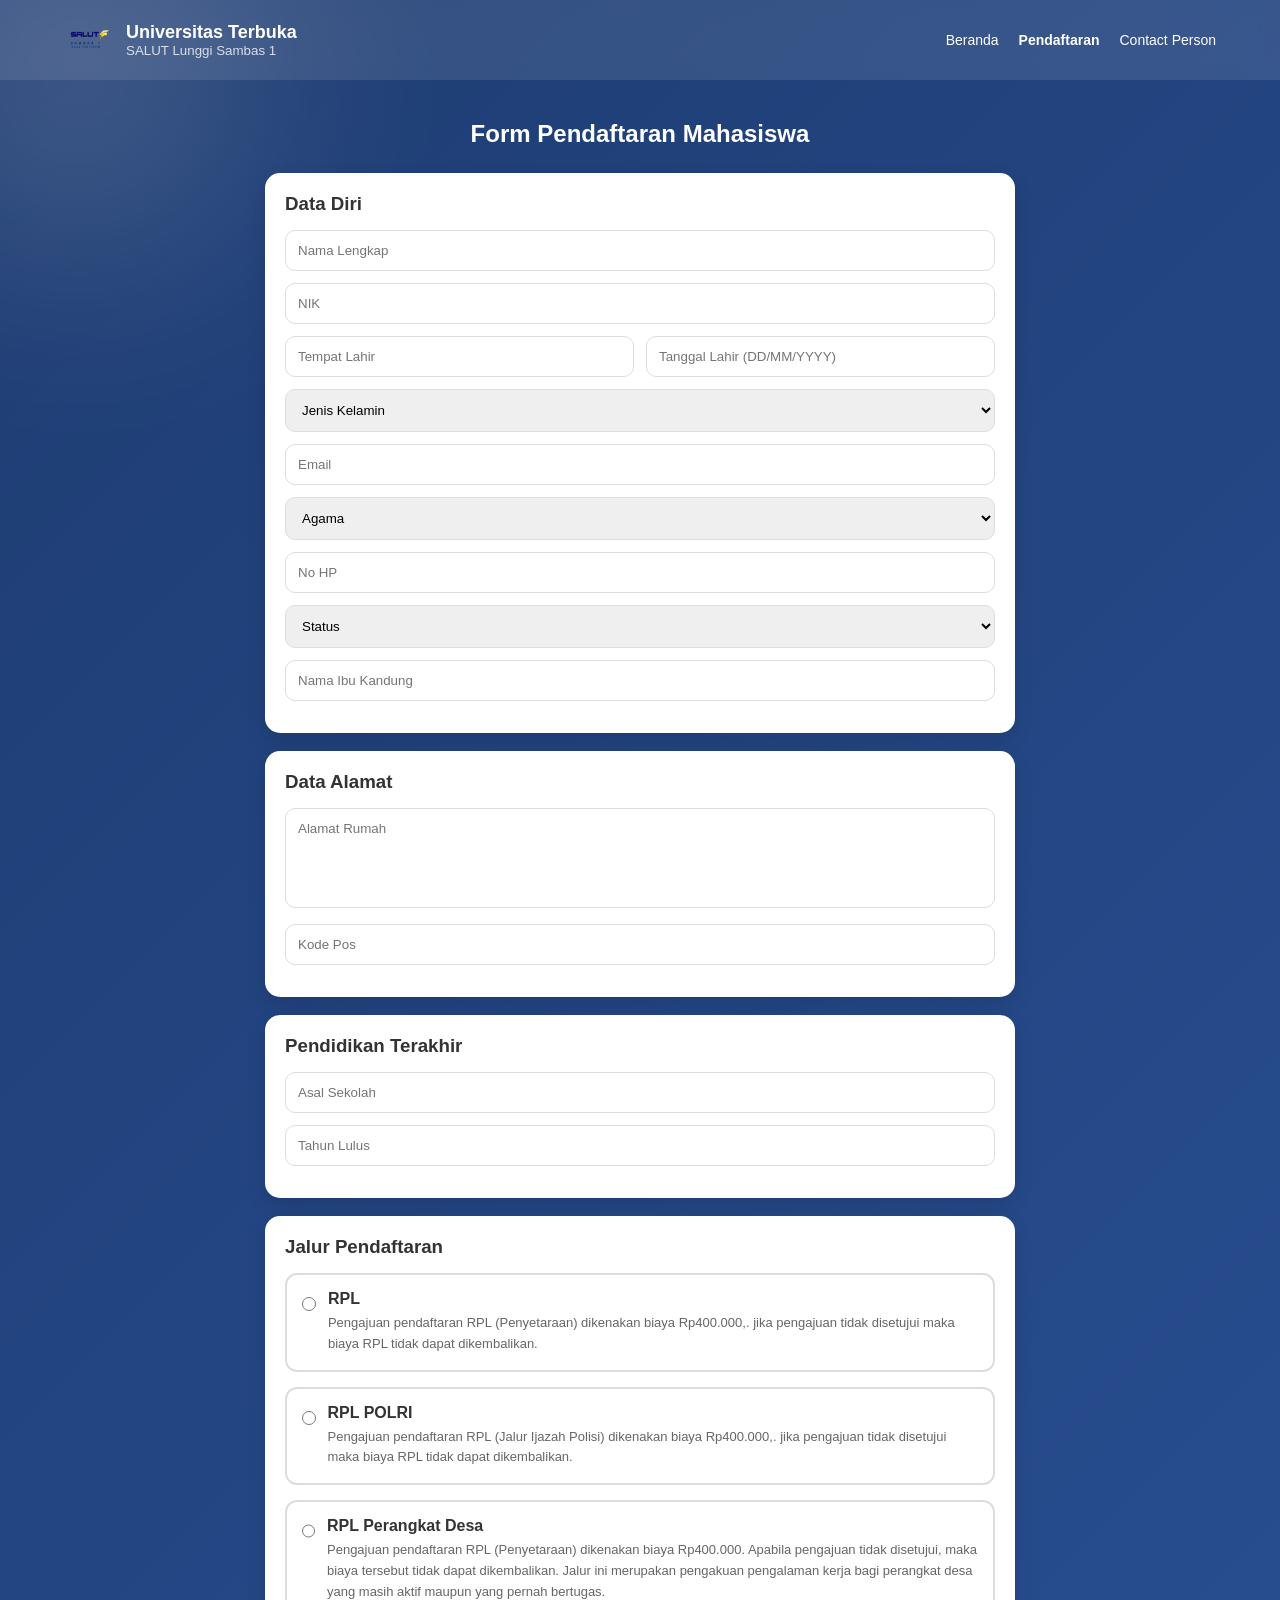
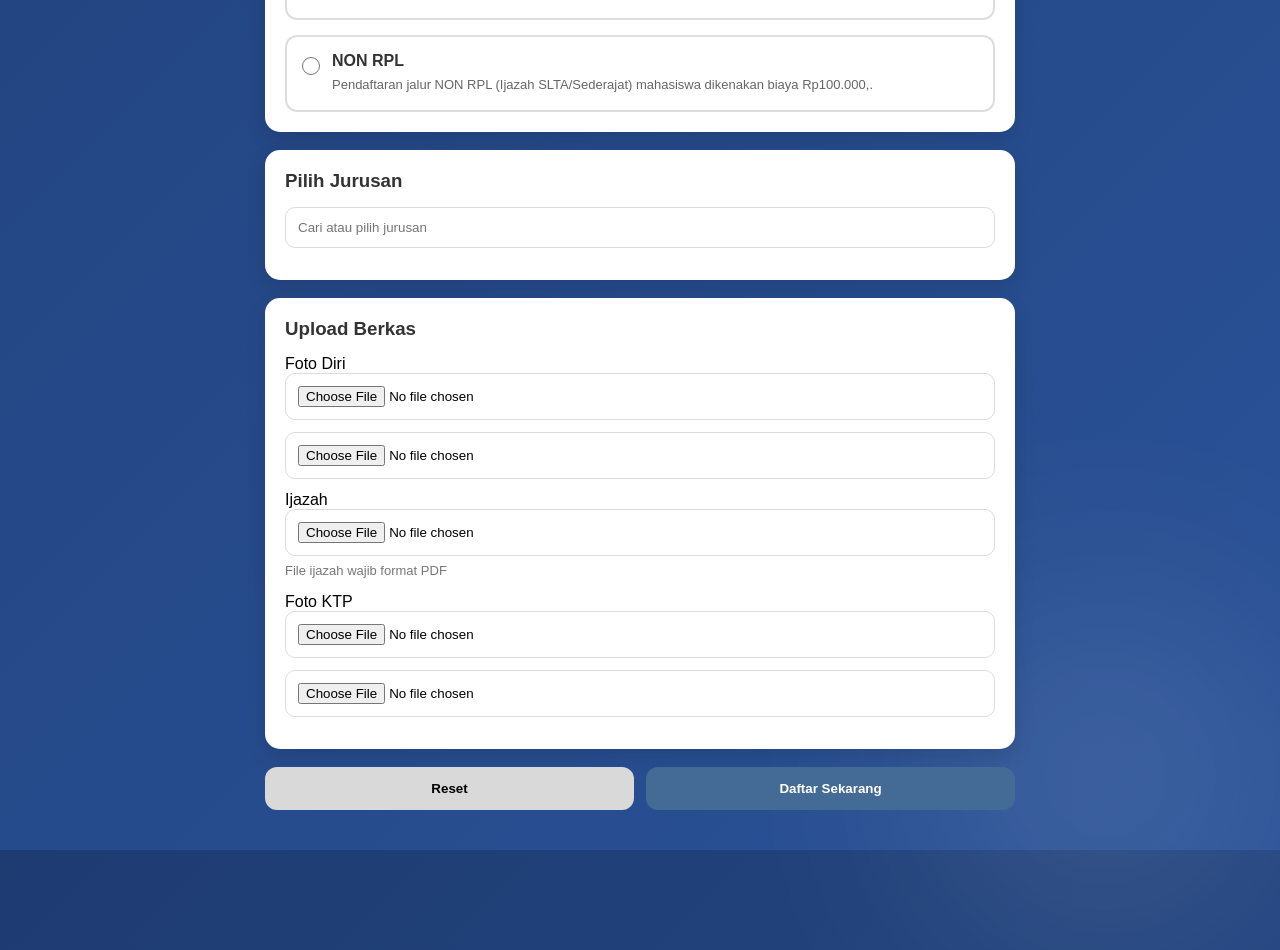
==== index2.html @ 1c2ec9a9 "Fix HTML encoding issues in index2.html" ====
<!DOCTYPE html>
<html lang="id">
<head>

<meta charset="UTF-8">

<meta name="viewport" content="width=device-width, initial-scale=1.0">

<meta name="theme-color" content="#1e3c72">

<title>PENDAFTARAN SALUT LUNGGI SAMBAS 1</title>

<link rel="stylesheet" href="daftar.css">

</head>
<body>

<!-- ================= HEADER ================= -->
<header class="header">

    <div class="nav-container">

        <!-- LOGO -->
        <div class="logo-box">

            <img 
            src="LOGO SALUT SAMBAS.png"
            alt="Logo Kampus">

            <div class="logo-text">

                <span class="utama">
                    Universitas Terbuka
                </span>

                <small>
                    SALUT Lunggi Sambas 1
                </small>

            </div>

        </div>

        <!-- NAVBAR -->
        <nav class="navbar">

            <a href="index.html">
                Beranda
            </a>

            <a href="#" class="active">
                Pendaftaran
            </a>

            <a 
            href="https://wa.me/6282353028096?text=Halo%20saya%20ingin%20bertanya%20tentang%20pendaftaran%20UT"
            target="_blank">

                Contact Person

            </a>

        </nav>

    </div>

</header>
<div class="wrapper">
<!-- ================= FORM ================= -->
<section class="form-section">

<div class="container">

<h1>
    Form Pendaftaran Mahasiswa
</h1>

<form id="formPendaftaran">

<!-- ================= DATA DIRI ================= -->
<div class="card">

<h3>Data Diri</h3>

<input 
type="text"
name="nama"
placeholder="Nama Lengkap"
autocomplete="name"
required>

<input 
type="text"
name="nik"
placeholder="NIK"
required>

<div class="row">

    <input 
    type="text"
    name="tempat"
    placeholder="Tempat Lahir">

    <input 
    type="text"
    name="tanggal"
    placeholder="Tanggal Lahir (DD/MM/YYYY)">

</div>

<select name="jk">

<option value="">
Jenis Kelamin
</option>

<option value="Laki-laki">
Laki-laki
</option>

<option value="Perempuan">
Perempuan
</option>

</select>

<input 
type="email"
name="email"
placeholder="Email"
autocomplete="email">

<select name="agama">

<option value="">
Agama
</option>

<option value="Islam">
Islam
</option>

<option value="Kristen">
Kristen
</option>

<option value="Katolik">
Katolik
</option>

<option value="Hindu">
Hindu
</option>

<option value="Buddha">
Buddha
</option>

<option value="Konghucu">
Konghucu
</option>

<option value="Lainnya">
Lainnya
</option>

</select>

<input 
type="tel"
name="hp"
placeholder="No HP"
autocomplete="tel">

<select name="status">

<option value="">
Status
</option>

<option value="Belum Menikah">
Belum Menikah
</option>

<option value="Menikah">
Menikah
</option>

</select>

<input 
type="text"
name="ibu"
placeholder="Nama Ibu Kandung">

</div>

<!-- ================= DATA ALAMAT ================= -->
<div class="card">

<h3>Data Alamat</h3>

<textarea 
name="alamat"
placeholder="Alamat Rumah"></textarea>

<input 
type="text"
name="kodepos"
placeholder="Kode Pos">

</div>

<!-- ================= PENDIDIKAN ================= -->
<div class="card">

<h3>Pendidikan Terakhir</h3>

<input 
type="text"
name="asalSekolah"
placeholder="Asal Sekolah">

<input 
type="number"
name="tahunLulus"
placeholder="Tahun Lulus"
min="1900"
max="2099">

</div>

<!-- ================= JALUR ================= -->
<div class="card">

<h3>Jalur Pendaftaran</h3>

<div class="radio-box">

<!-- RPL -->
<label class="radio-card">

<input 
type="radio"
name="jalur"
value="RPL">

<div>

<h4>RPL</h4>

<p>
Pengajuan pendaftaran RPL (Penyetaraan) dikenakan biaya Rp400.000,. jika pengajuan tidak disetujui maka biaya RPL tidak dapat dikembalikan.
</p>

</div>

</label>

<!-- RPL POLRI -->
<label class="radio-card">

<input 
type="radio"
name="jalur"
value="RPL POLRI">

<div>

<h4>RPL POLRI</h4>

<p>
Pengajuan pendaftaran RPL (Jalur Ijazah Polisi) dikenakan biaya Rp400.000,. jika pengajuan tidak disetujui maka biaya RPL tidak dapat dikembalikan.
</p>

</div>

</label>

<!-- RPL DESA -->
<label class="radio-card">

<input 
type="radio"
name="jalur"
value="RPL PERANGKAT DESA">

<div>

<h4>RPL Perangkat Desa</h4>

<p>
Pengajuan pendaftaran RPL (Penyetaraan) dikenakan biaya Rp400.000. 
    Apabila pengajuan tidak disetujui, maka biaya tersebut tidak dapat dikembalikan. 
    Jalur ini merupakan pengakuan pengalaman kerja bagi perangkat desa yang masih aktif maupun yang pernah bertugas.
</p>

</div>

</label>

<!-- NON RPL -->
<label class="radio-card">

<input 
type="radio"
name="jalur"
value="NON RPL">

<div>

<h4>NON RPL</h4>

<p>
Pendaftaran jalur NON RPL (Ijazah SLTA/Sederajat) mahasiswa dikenakan biaya Rp100.000,.
</p>

</div>

</label>

</div>

</div>

<!-- ================= JURUSAN ================= -->
<div class="card">

<h3>Pilih Jurusan</h3>

<input 
type="text"
name="jurusan"
list="listJurusan"
placeholder="Cari atau pilih jurusan">

<datalist id="listJurusan">

<option value="S1 - Ilmu Administrasi Negara">
<option value="S1 - Ilmu Administrasi Bisnis">
<option value="S1 - Ilmu Hukum">
<option value="S1 - Ilmu Pemerintahan">
<option value="S1 - Ilmu Komunikasi">
<option value="S1 - Ilmu Perpustakaan">
<option value="S1 - Sosiologi">
<option value="S1 - Sastra Inggris">
<option value="S1 - Perpajakan">
<option value="S1 - Statistika">
<option value="S1 - Matematika">
<option value="S1 - Biologi">
<option value="S1 - Teknologi Pangan">
<option value="S1 - Agribisnis">
<option value="S1 - Sistem Informasi">
<option value="S1 - Sains Data">
<option value="S1 - Perencanaan Wilayah dan Kota">
<option value="S1 - Manajemen">
<option value="S1 - Ekonomi Pembangunan">
<option value="S1 - Ekonomi Syariah">
<option value="S1 - Akuntansi">
<option value="S1 - Akuntansi Keuangan Publik">
<option value="S1 - Pariwisata">
<option value="S1 - Pendidikan Bahasa dan Sastra Indonesia">
<option value="S1 - Pendidikan Bahasa Inggris">
<option value="S1 - Pendidikan Biologi">
<option value="S1 - Pendidikan Fisika">
<option value="S1 - Pendidikan Kimia">
<option value="S1 - Pendidikan Matematika">
<option value="S1 - Pendidikan Ekonomi">
<option value="S1 - Pendidikan Pancasila dan Kewarganegaraan">
<option value="S1 - Teknologi Pendidikan">
<option value="S1 - Pendidikan Agama Islam">
<option value="S1 - Pendidikan Guru Sekolah Dasar (PGSD)">
<option value="S1 - Pendidikan Guru Pendidikan Anak Usia Dini (PGPAUD)">
<option value="D4 - Kearsipan">
<option value="D3 - Perpajakan">

</datalist>

</div>

<!-- ================= UPLOAD ================= -->
<div class="card">

<h3>Upload Berkas</h3>

<label>Foto Diri</label>

<input 
type="file"
id="foto_diri"
accept="image/*">

<input 
type="file"
id="foto_diri"
accept="image/*"
required>

<label>Ijazah</label>

<input 
type="file"
id="ijazah"
accept=".pdf,application/pdf"
required>

<p class="info-file">
File ijazah wajib format PDF
</p>

<label>Foto KTP</label>

<input 
type="file"
id="ktp"
accept="image/*">

<input 
type="file"
id="ktp"
accept="image/*"
required>

</div>

<!-- ================= BUTTON ================= -->
<div class="btn-group">

<button 
type="reset"
class="btn reset">

Reset

</button>

<button 
type="submit"
class="btn submit">

Daftar Sekarang

</button>

</div>

</form>

</div>
</section>

<script src="daftar.js"></script>
</div>
</body>
</html>
---- daftar.css ----
*{
    margin:0;
    padding:0;
    box-sizing:border-box;
    font-family:sans-serif;
}

.wrapper {
    overflow-x: hidden;
    width: 100%;
}

body {
    background: linear-gradient(135deg,#1e3c72,#2a5298);
    overflow-x: hidden;
    min-height: 100vh;
    position: relative;
}

body{
    -webkit-animation:fadeIn 0.5s ease;
    animation:fadeIn 0.5s ease;
}

@-webkit-keyframes fadeIn{
    from{ opacity:0; -webkit-transform:translateY(10px); }
    to{ opacity:1; -webkit-transform:translateY(0); }
}

@keyframes fadeIn{
    from{ opacity:0; transform:translateY(10px); }
    to{ opacity:1; transform:translateY(0); }
}

body::before,
body::after {
    content: "";
    position: absolute;
    width: 350px;
    height: 350px;
    border-radius: 50%;
    filter: blur(120px);
    z-index: 0;
}

body::before {
    background: rgba(255,255,255,0.18);
    top: -100px;
    left: -100px;
}

body::after {
    background: rgba(255,255,255,0.12);
    bottom: -100px;
    right: 0;
}
/* ================= HEADER ================= */
.header{
    position: sticky; /* ← ganti dari sticky */
    top: 0;
    width: 100%;
    z-index:999;

    background:rgba(255,255,255,0.1);
    backdrop-filter: blur(8px); 

    padding:15px 5%;
        -webkit-transition:all 0.3s ease;
    transition:all 0.3s ease;
}

/* ================= NAV ================= */
.nav-container{
    display:flex;
    justify-content:space-between;
    align-items:center;
    gap:20px;
}

/* ================= LOGO ================= */
.logo-box{
    display:flex;
    align-items:center;
    gap:12px;
}

.logo-box img{
    width:50px;
    height:50px;
    object-fit:contain;
}

.logo-text{
    display:flex;
    flex-direction:column;
}

.logo-text .utama{
    font-size:18px;
    font-weight:bold;
    color:white;
}

.logo-text small{
    color:rgba(255,255,255,0.8);
}

.logo-main,
.logo-sub,
.navbar a{
    -webkit-transition:all 0.3s ease;
    transition:all 0.3s ease;
}

/* ================= NAVBAR ================= */
.navbar{
    display:flex;
    gap:20px;
    flex-wrap:wrap;
}

.navbar a{
    color:white;
    text-decoration:none;
    font-size:14px;
}

.navbar a:hover{
    opacity:0.8;
}

.navbar a.active{
    font-weight:bold;
}

/* ================= FORM ================= */
.form-section{
    position:relative;
    z-index:2;

    padding:40px 20px;

    display:flex;
    justify-content:center;
}

.container{
    width:100%;
    max-width:750px;
}

h1{
    text-align:center;
    color:white;
    margin-bottom:25px;
}

/* ================= CARD ================= */
.card{
    background:white;
    padding:20px;
    border-radius:15px;
    margin-bottom:18px;

    box-shadow:0 8px 20px rgba(0,0,0,0.12);
}

.card h3{
    margin-bottom:15px;
    color:#333;
}

/* ================= INPUT ================= */
input,
select,
textarea{
    width:100%;
    padding:12px;
    border:1px solid #ddd;
    border-radius:10px;
    margin-bottom:12px;
    outline:none;
}

textarea{
    resize:none;
    min-height:100px;
}

input:focus,
select:focus,
textarea:focus{
    border-color:#436b95;
}

/* ================= ROW ================= */
.row{
    display:flex;
    gap:12px;
}

/* ================= RADIO ================= */
.radio-box{
    display:flex;
    flex-direction:column;
    gap:15px;
}

.radio-card{
    display:flex;
    align-items:flex-start;
    gap:12px;

    padding:15px;
    border-radius:12px;
    border:2px solid #ddd;

    cursor:pointer;
    transition:0.3s;
}

.radio-card:hover{
    border-color:#436b95;
    background:#f4f8fc;
}

.radio-card input[type="radio"]{
    margin-top:5px;
    width:18px;
    height:18px;
}

.radio-card h4{
    color:#333;
    margin-bottom:5px;
}

.radio-card p{
    font-size:13px;
    line-height:1.6;
    color:#666;
}

/* ================= BUTTON ================= */
.btn-group{
    display:flex;
    gap:12px;
}

.btn{
    flex:1;
    padding:14px;
    border:none;
    border-radius:12px;
    cursor:pointer;
    font-weight:bold;
    transition:0.3s;
}

.submit{
    background:#436b95;
    color:white;
}

.submit:hover{
    opacity:0.9;
}

.reset{
    background:#d9d9d9;
}

/* ================= PREVIEW ================= */
.preview{
    width:100%;
    max-height:220px;
    object-fit:cover;
    border-radius:12px;
    margin-top:10px;
    display:none;
}

.info-file{
    font-size:13px;
    color:#777;
    margin-top:-5px;
    margin-bottom:15px;
}

/* ================= TABLET ================= */
@media (max-width:768px){

    .row{
        flex-direction:column;
    }

    .btn-group{
        flex-direction:column;
    }

}

/* ================= MOBILE ================= */
@media (max-width:600px){

    .header{
        padding:15px;
    }

    .nav-container{
        flex-direction:column;
        align-items:center;
    }

    .navbar{
        justify-content:center;
        gap:14px;
    }

    .logo-box{
        flex-direction:row;      /* ← pastikan row bukan column */
        text-align:left;         /* ← pastikan left bukan center */
        justify-content:center;
        align-items:center;
    }

    .logo-text .utama{
        font-size:16px;
    }

    .logo-text small{
        font-size:12px;
    }

    .form-section{
        padding:25px 15px;
    }

    .card{
        padding:18px;
    }

    h1{
        font-size:24px;
    }

    .radio-card{
        flex-direction:column;
    }

    .radio-card input[type="radio"]{
        margin-top:0;
    }

}
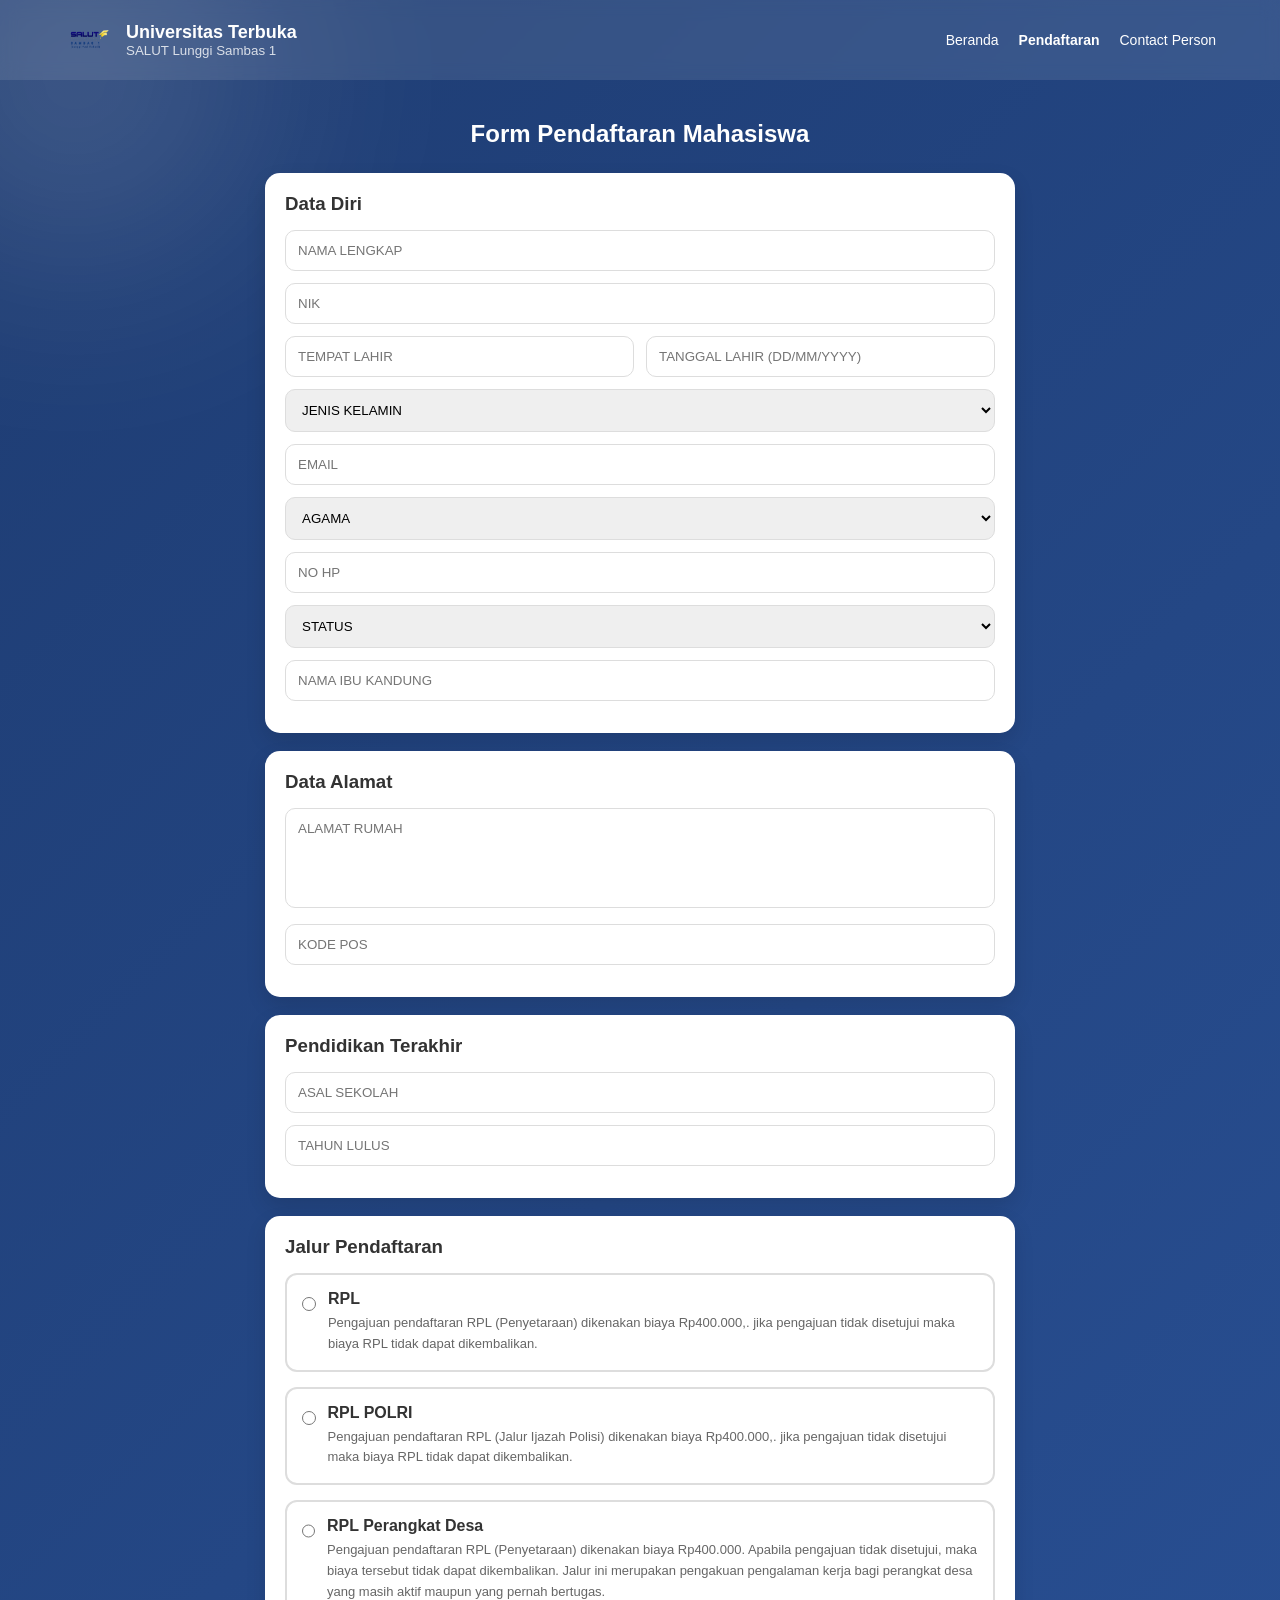
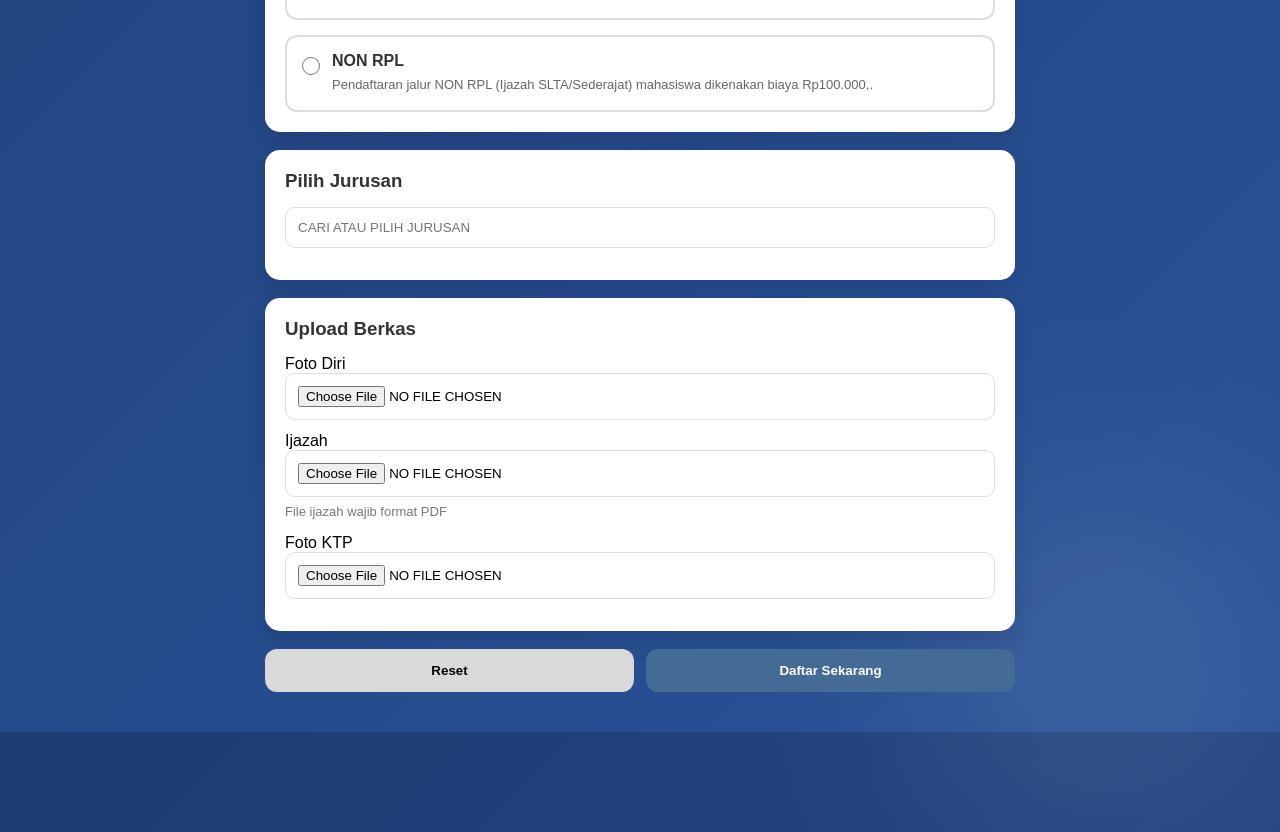
==== commit 4b168b8c: "Update index2.html" ====
--- a/index2.html
+++ b/index2.html
@@ -389,11 +389,6 @@
 <input 
 type="file"
 id="foto_diri"
-accept="image/*">
-
-<input 
-type="file"
-id="foto_diri"
 accept="image/*"
 required>
 
@@ -414,11 +409,6 @@
 <input 
 type="file"
 id="ktp"
-accept="image/*">
-
-<input 
-type="file"
-id="ktp"
 accept="image/*"
 required>
 
--- a/daftar.css
+++ b/daftar.css
@@ -180,6 +180,7 @@
     border-radius:10px;
     margin-bottom:12px;
     outline:none;
+    text-transform: uppercase;
 }
 
 textarea{
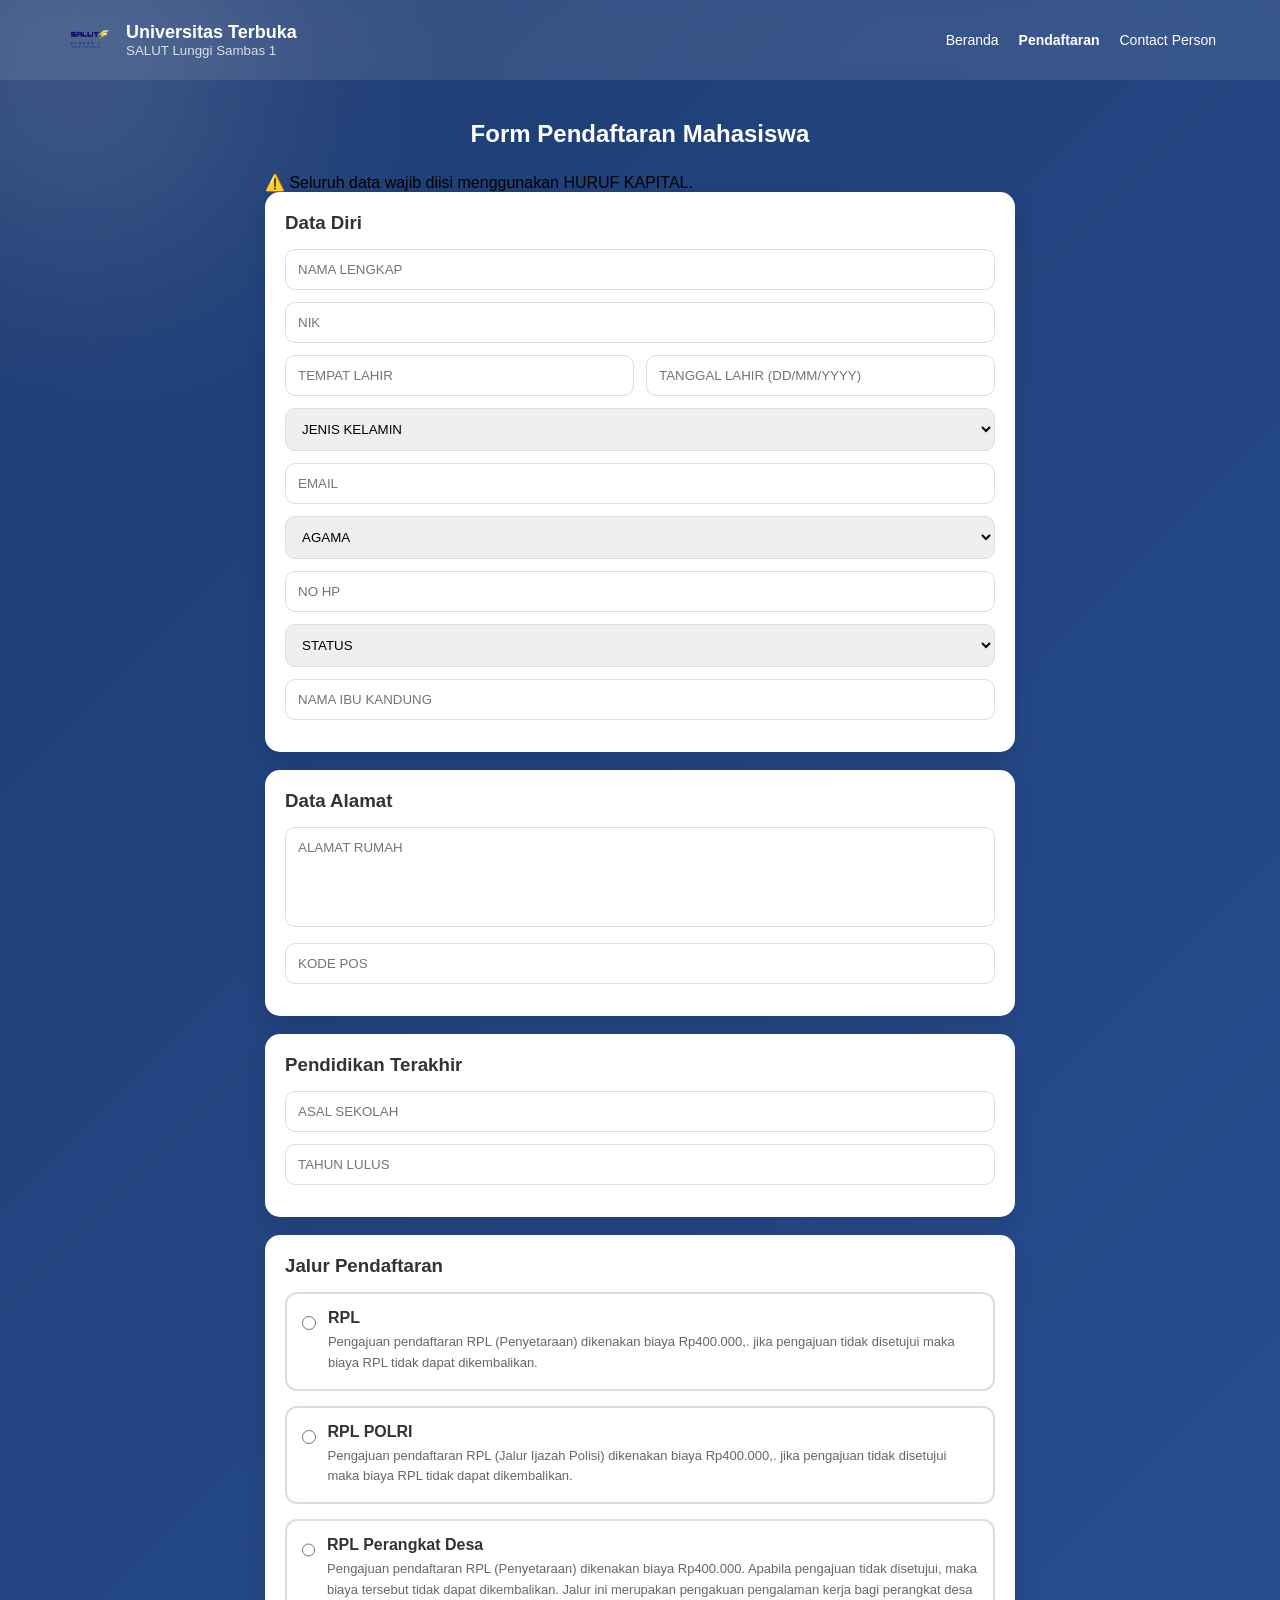
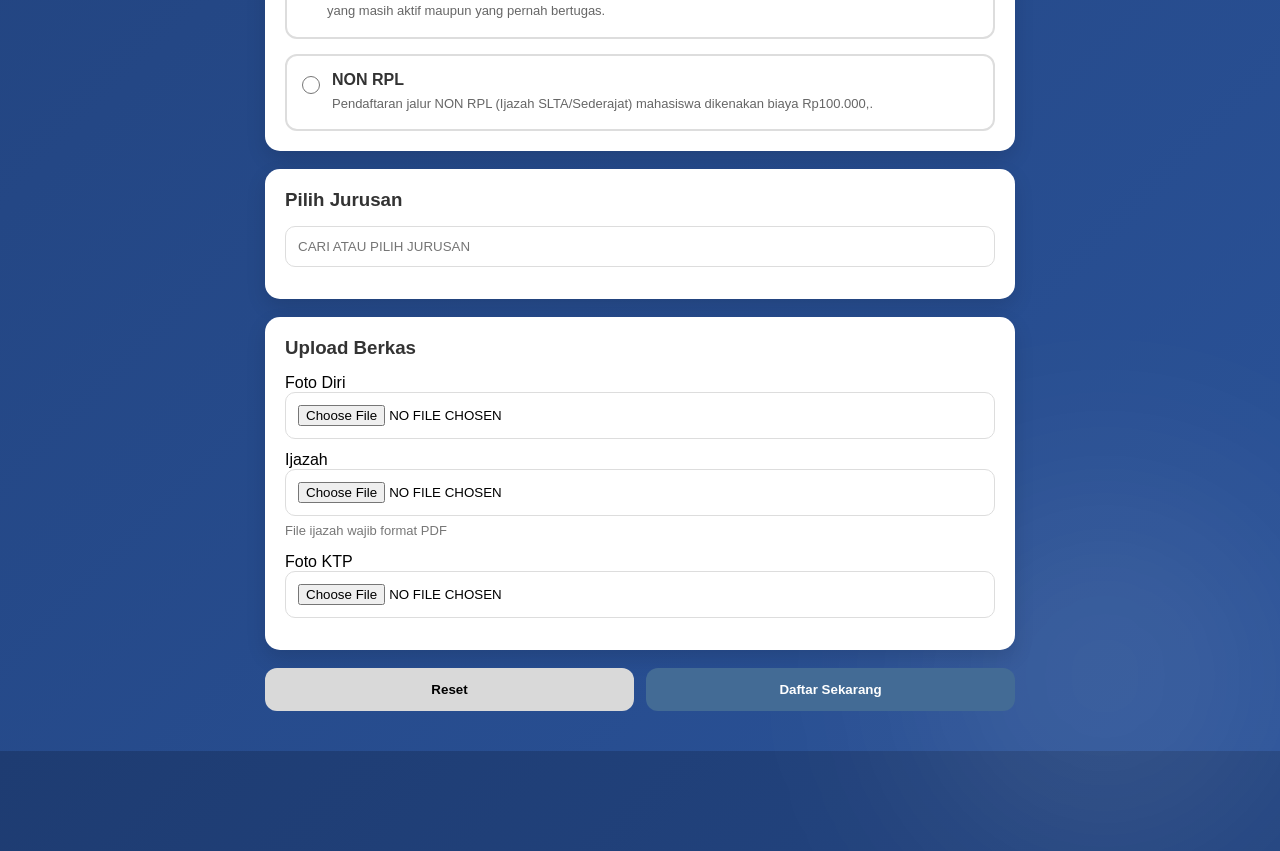
==== commit f43c9815: "Update index2.html" ====
--- a/index2.html
+++ b/index2.html
@@ -75,6 +75,10 @@
     Form Pendaftaran Mahasiswa
 </h1>
 
+    <p class="note">
+⚠️ Seluruh data wajib diisi menggunakan HURUF KAPITAL.
+</p>
+    
 <form id="formPendaftaran">
 
 <!-- ================= DATA DIRI ================= -->
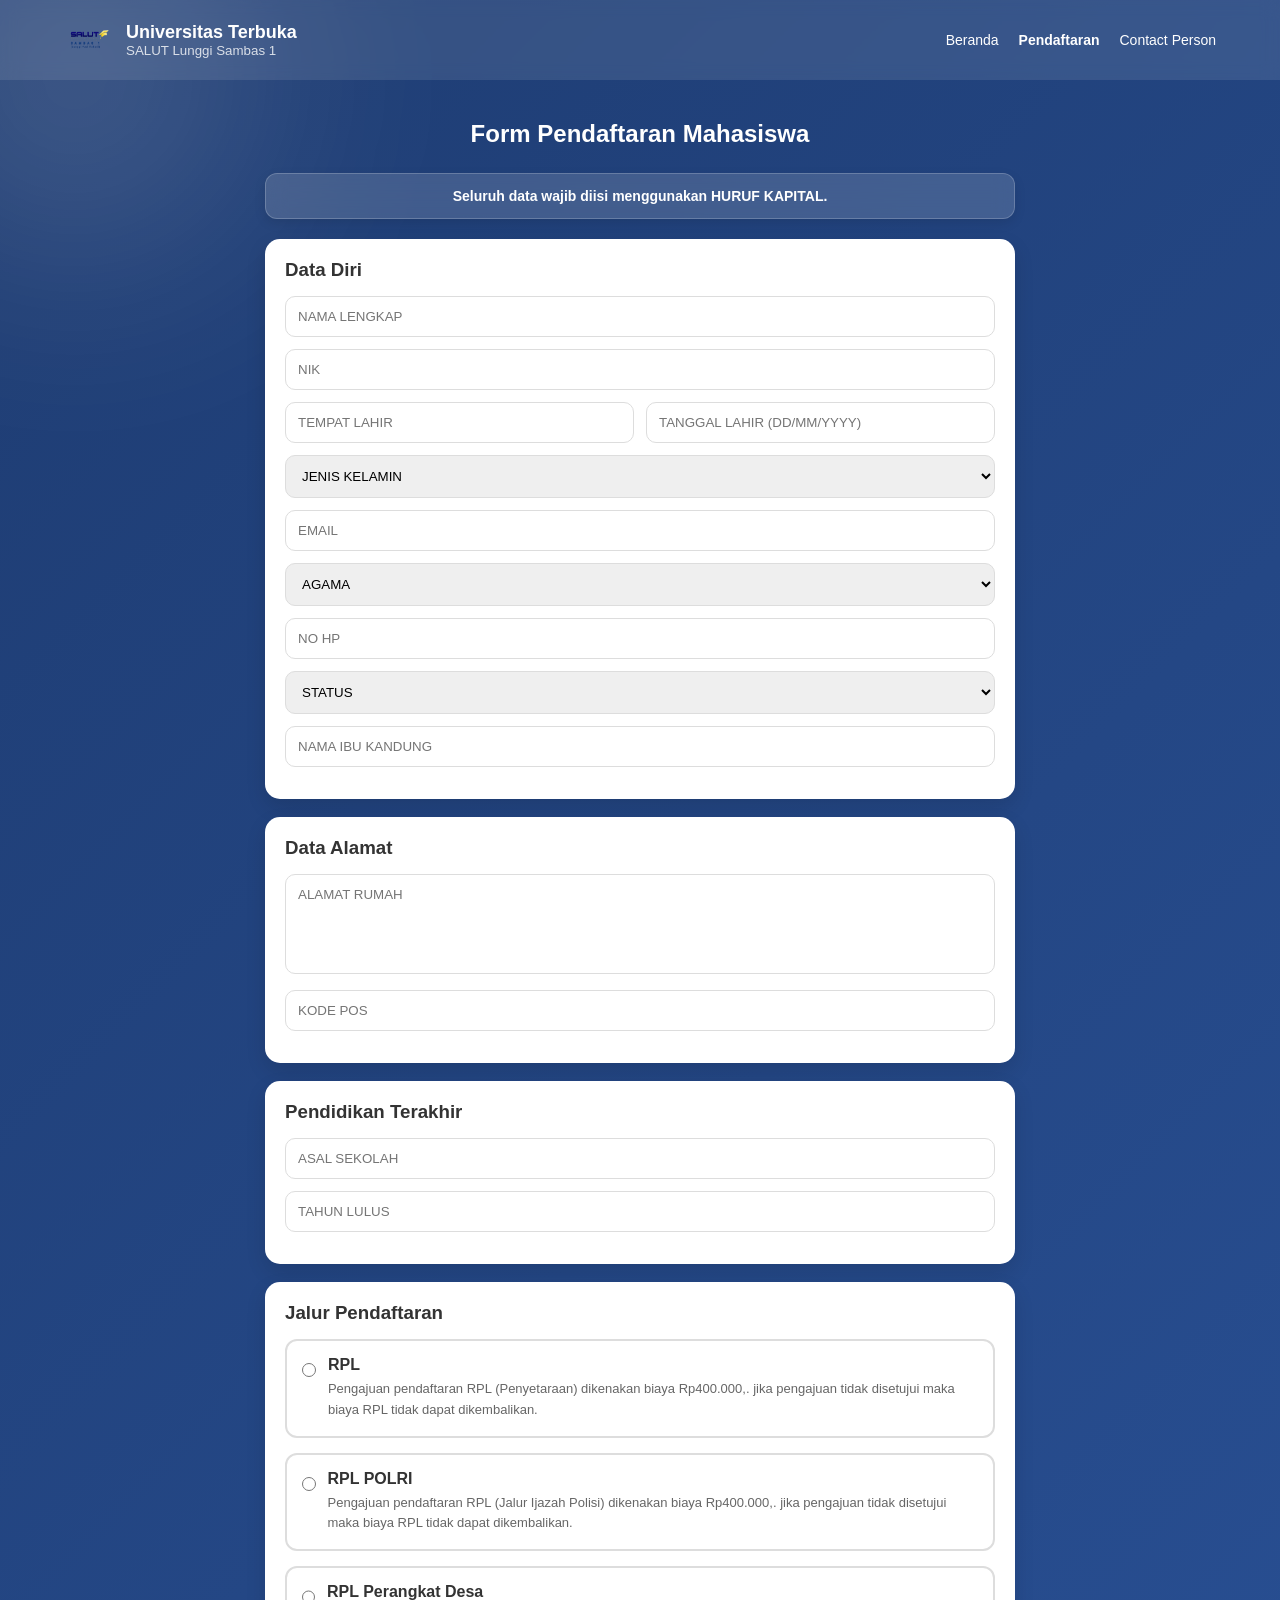
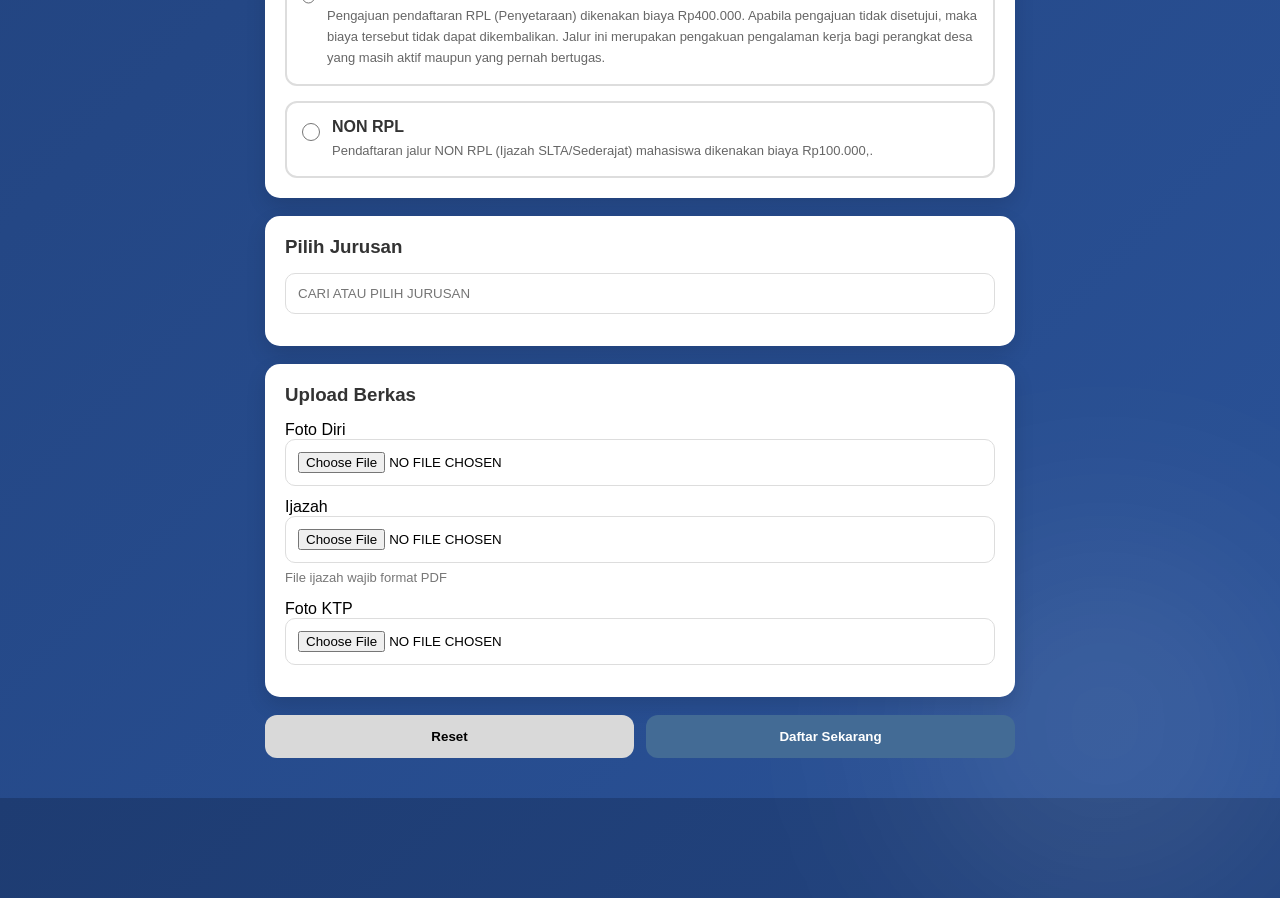
==== commit 52ee62fc: "Update index2.html" ====
--- a/index2.html
+++ b/index2.html
@@ -75,8 +75,8 @@
     Form Pendaftaran Mahasiswa
 </h1>
 
-    <p class="note">
-⚠️ Seluruh data wajib diisi menggunakan HURUF KAPITAL.
+<p class="note">
+Seluruh data wajib diisi menggunakan HURUF KAPITAL.
 </p>
     
 <form id="formPendaftaran">
--- a/daftar.css
+++ b/daftar.css
@@ -288,6 +288,22 @@
     margin-bottom:15px;
 }
 
+
+.note{
+    width: 100%;
+    background: rgba(255,255,255,0.15);
+    backdrop-filter: blur(10px);
+    color: white;
+    padding: 14px 18px;
+    border-radius: 12px;
+    margin-bottom: 20px;
+    text-align: center;
+    font-size: 14px;
+    font-weight: 600;
+    border: 1px solid rgba(255,255,255,0.2);
+    box-shadow: 0 4px 12px rgba(0,0,0,0.1);
+}
+
 /* ================= TABLET ================= */
 @media (max-width:768px){
 
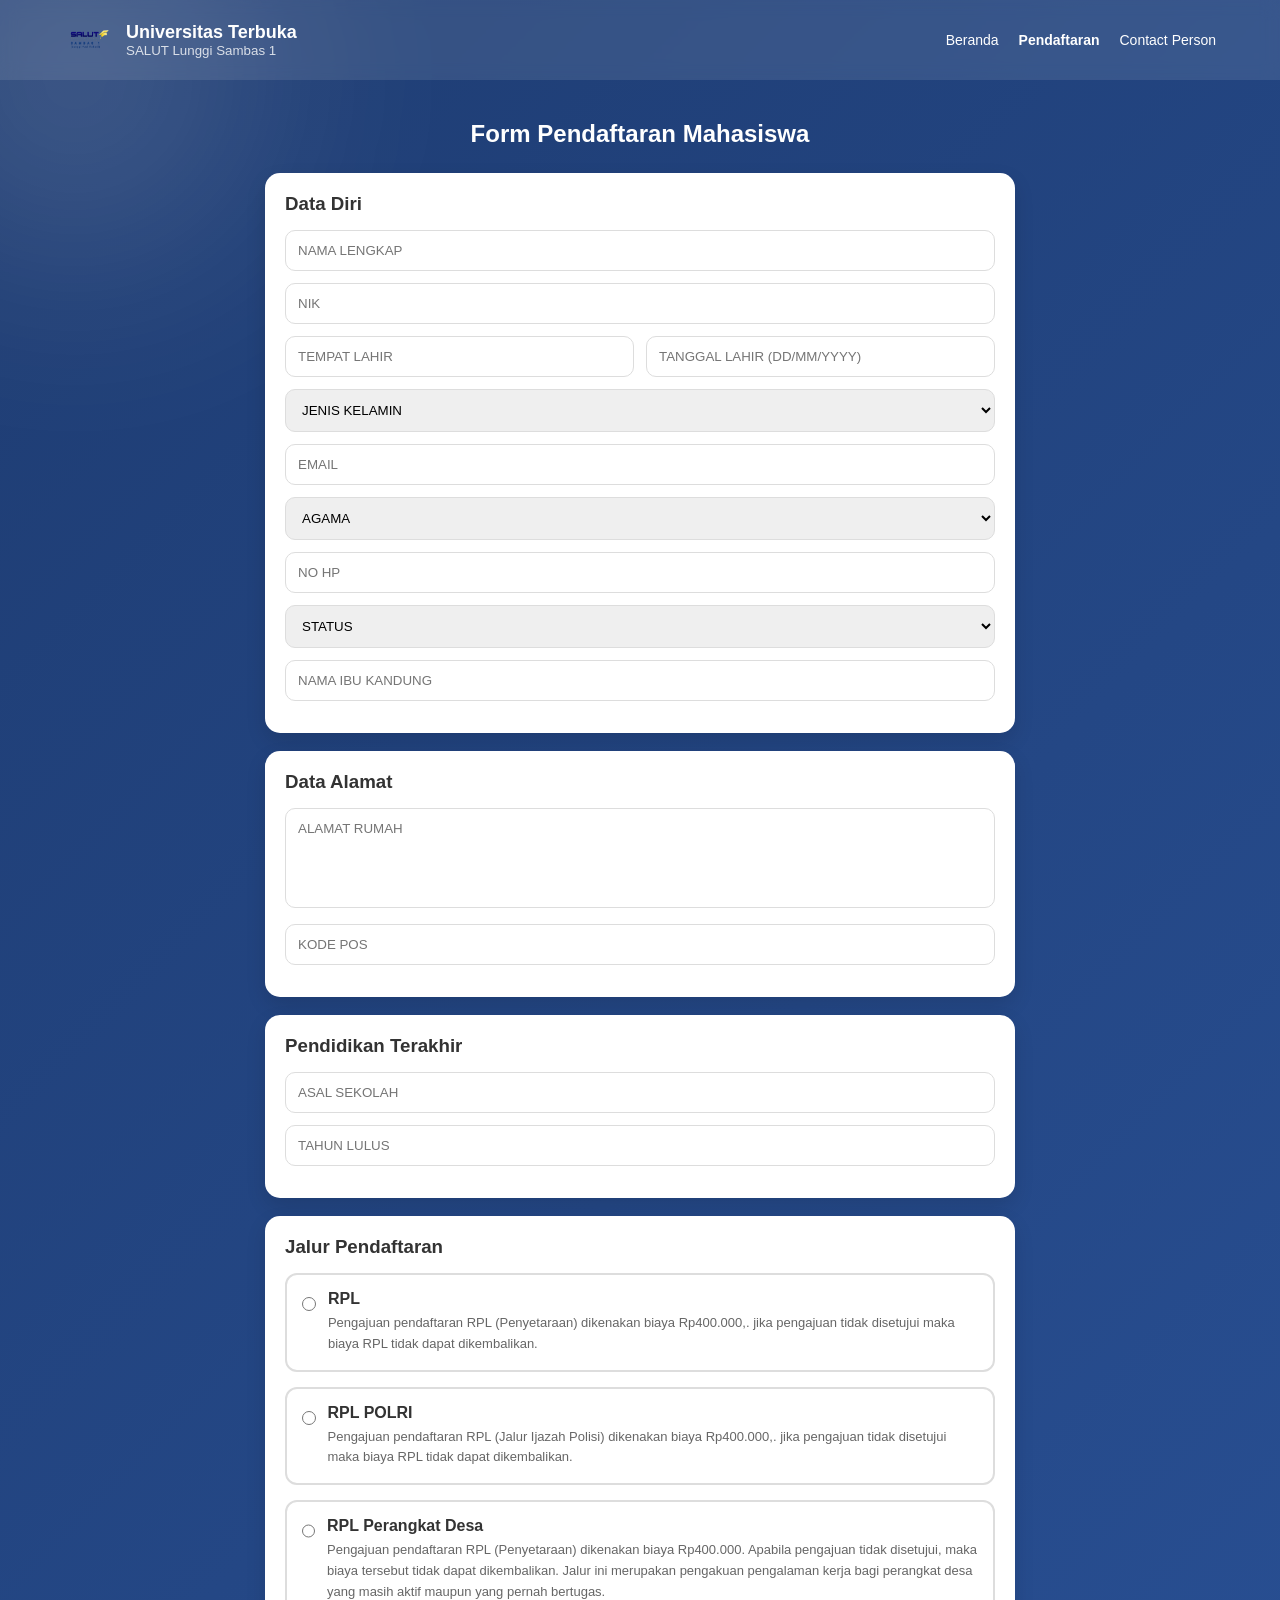
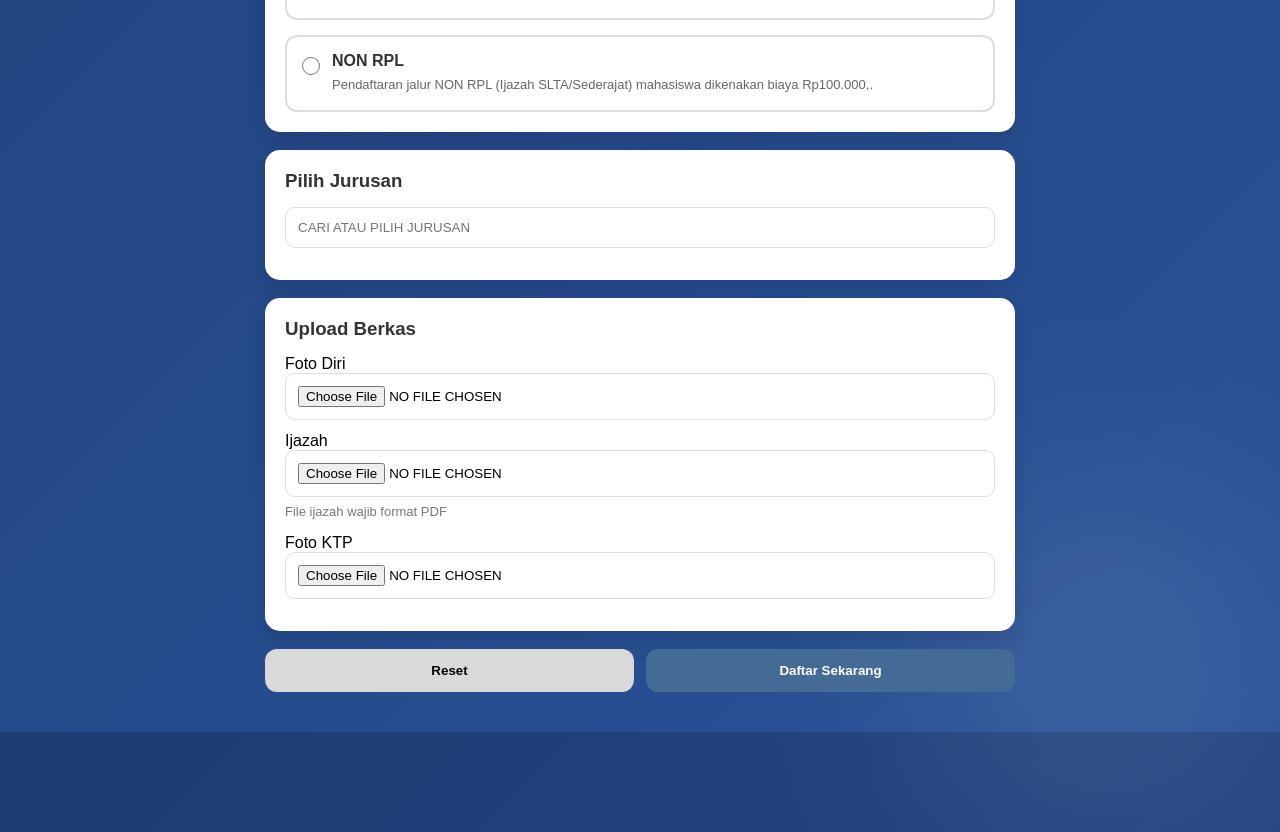
==== commit 9bc3fb25: "Update index2.html" ====
--- a/index2.html
+++ b/index2.html
@@ -75,9 +75,6 @@
     Form Pendaftaran Mahasiswa
 </h1>
 
-<p class="note">
-Seluruh data wajib diisi menggunakan HURUF KAPITAL.
-</p>
     
 <form id="formPendaftaran">
 
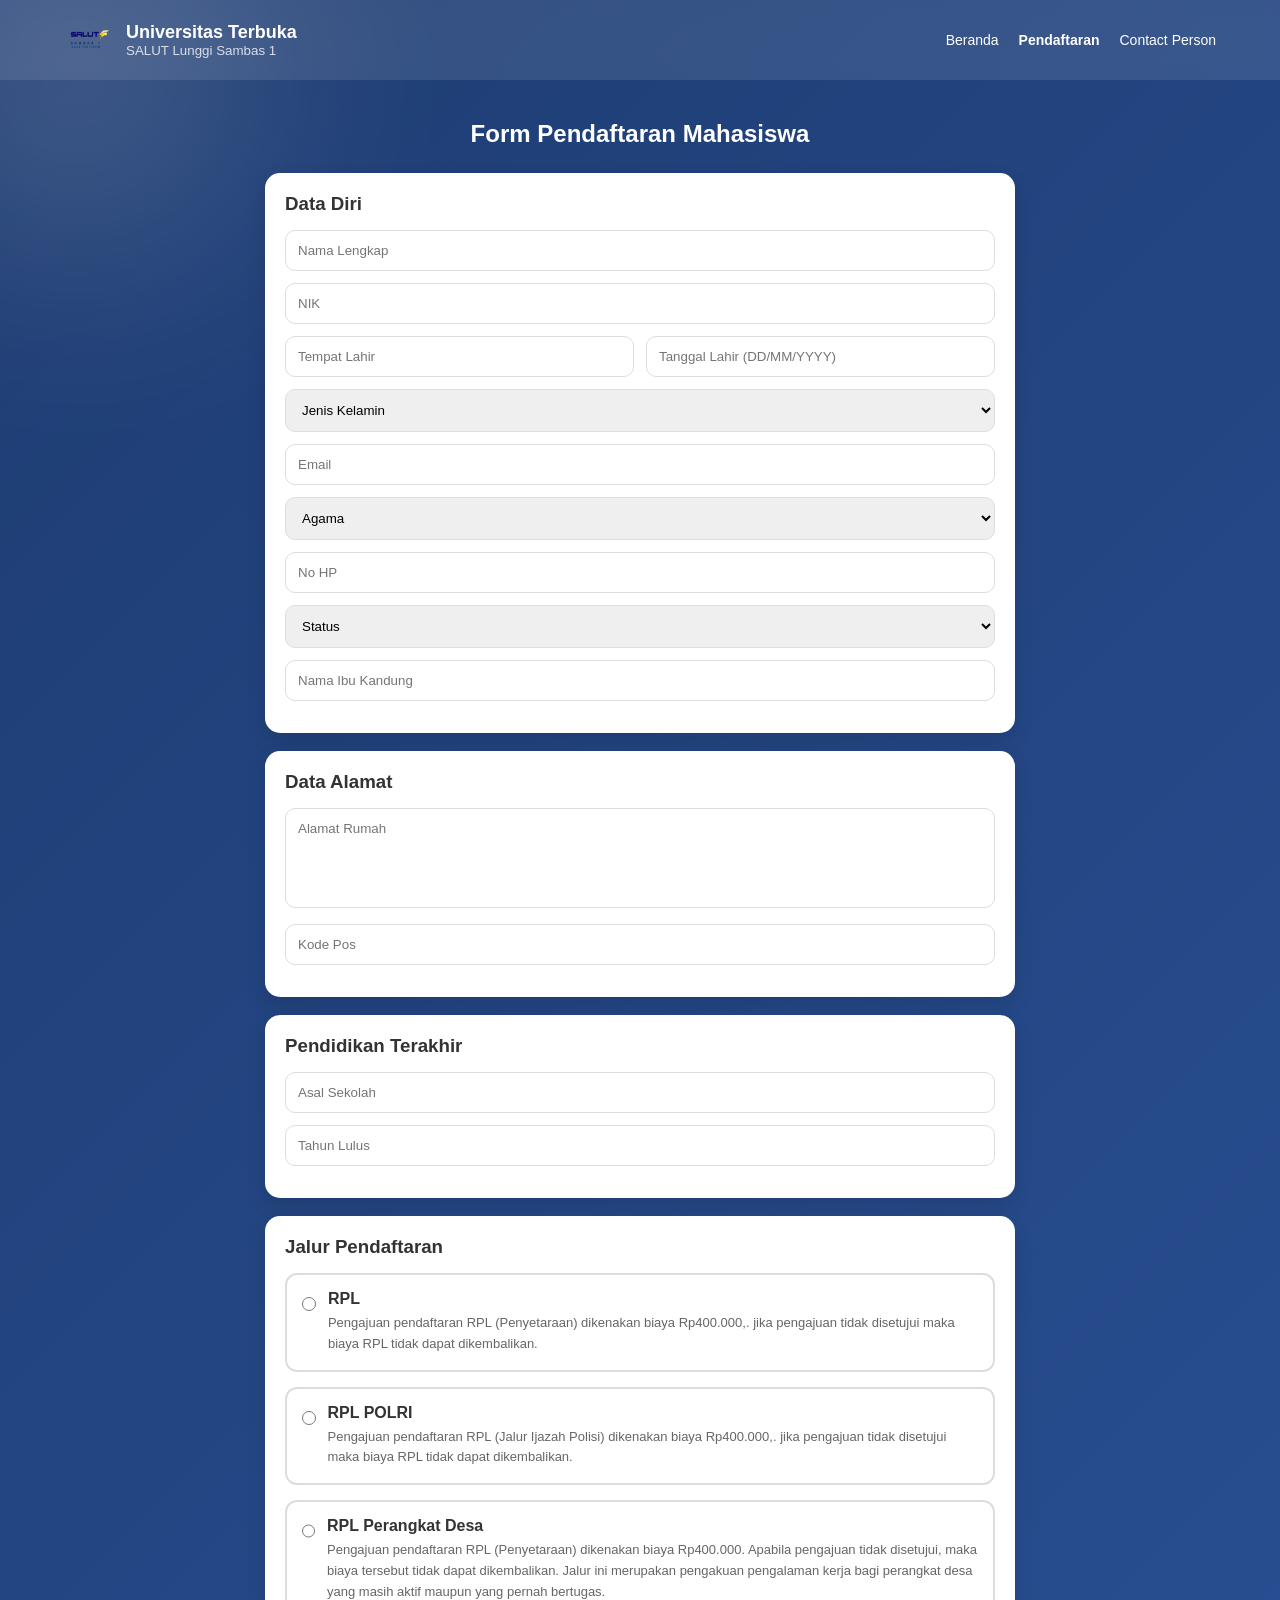
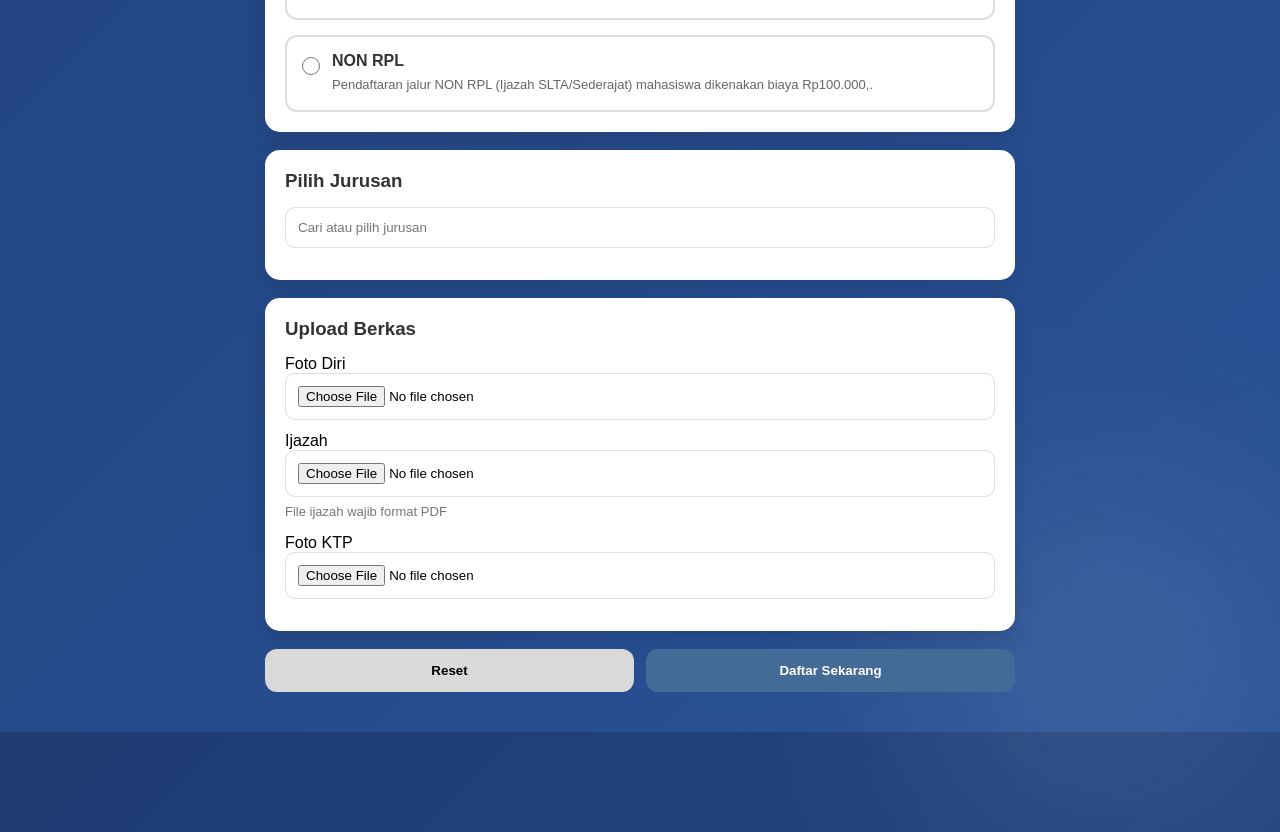
==== commit d0a75717: "Update index2.html" ====
--- a/index2.html
+++ b/index2.html
@@ -101,12 +101,12 @@
     <input 
     type="text"
     name="tempat"
-    placeholder="Tempat Lahir">
+    placeholder="Tempat Lahir" required>
 
     <input 
     type="text"
     name="tanggal"
-    placeholder="Tanggal Lahir (DD/MM/YYYY)">
+    placeholder="Tanggal Lahir (DD/MM/YYYY)" required>
 
 </div>
 
@@ -116,15 +116,15 @@
 Jenis Kelamin
 </option>
 
-<option value="Laki-laki">
-Laki-laki
-</option>
-
-<option value="Perempuan">
-Perempuan
-</option>
-
-</select>
+<option value="LAKI-LAKI">
+LAKI-LAKI
+</option>
+
+<option value="PEREMPUAN">
+PEREMPUAN
+</option>
+
+</select required>
 
 <input 
 type="email"
@@ -138,35 +138,35 @@
 Agama
 </option>
 
-<option value="Islam">
-Islam
-</option>
-
-<option value="Kristen">
-Kristen
-</option>
-
-<option value="Katolik">
-Katolik
+<option value="ISLAM">
+ISLAM
+</option>
+
+<option value="KRISTEN">
+KRISTEN
+</option>
+
+<option value="KATOLIK">
+KATOLIK
 </option>
 
 <option value="Hindu">
 Hindu
 </option>
 
-<option value="Buddha">
-Buddha
-</option>
-
-<option value="Konghucu">
-Konghucu
-</option>
-
-<option value="Lainnya">
-Lainnya
-</option>
-
-</select>
+<option value="BUDDHA">
+BUDDHA
+</option>
+
+<option value="KONGHUCU">
+KONGHUCU
+</option>
+
+<option value="LAINNYA">
+LAINNYA
+</option>
+
+</select required>
 
 <input 
 type="tel"
@@ -180,20 +180,20 @@
 Status
 </option>
 
-<option value="Belum Menikah">
-Belum Menikah
-</option>
-
-<option value="Menikah">
-Menikah
-</option>
-
-</select>
+<option value="BELUM MENIKAH">
+BELUM MENIKAH
+</option>
+
+<option value="MENIKAH">
+MENIKAH
+</option>
+
+</select required>
 
 <input 
 type="text"
 name="ibu"
-placeholder="Nama Ibu Kandung">
+placeholder="Nama Ibu Kandung" required>
 
 </div>
 
@@ -204,12 +204,12 @@
 
 <textarea 
 name="alamat"
-placeholder="Alamat Rumah"></textarea>
+placeholder="Alamat Rumah" required></textarea>
 
 <input 
 type="text"
 name="kodepos"
-placeholder="Kode Pos">
+placeholder="Kode Pos" required>
 
 </div>
 
@@ -221,14 +221,14 @@
 <input 
 type="text"
 name="asalSekolah"
-placeholder="Asal Sekolah">
+placeholder="Asal Sekolah" required>
 
 <input 
 type="number"
 name="tahunLulus"
 placeholder="Tahun Lulus"
 min="1900"
-max="2099">
+max="2099" required>
 
 </div>
 
@@ -237,7 +237,7 @@
 
 <h3>Jalur Pendaftaran</h3>
 
-<div class="radio-box">
+<div class="radio-box" required>
 
 <!-- RPL -->
 <label class="radio-card">
@@ -321,7 +321,7 @@
 
 </label>
 
-</div>
+</div >
 
 </div>
 
@@ -334,7 +334,7 @@
 type="text"
 name="jurusan"
 list="listJurusan"
-placeholder="Cari atau pilih jurusan">
+placeholder="Cari atau pilih jurusan" required>
 
 <datalist id="listJurusan">
 
--- a/daftar.css
+++ b/daftar.css
@@ -180,7 +180,6 @@
     border-radius:10px;
     margin-bottom:12px;
     outline:none;
-    text-transform: uppercase;
 }
 
 textarea{
@@ -289,20 +288,6 @@
 }
 
 
-.note{
-    width: 100%;
-    background: rgba(255,255,255,0.15);
-    backdrop-filter: blur(10px);
-    color: white;
-    padding: 14px 18px;
-    border-radius: 12px;
-    margin-bottom: 20px;
-    text-align: center;
-    font-size: 14px;
-    font-weight: 600;
-    border: 1px solid rgba(255,255,255,0.2);
-    box-shadow: 0 4px 12px rgba(0,0,0,0.1);
-}
 
 /* ================= TABLET ================= */
 @media (max-width:768px){
